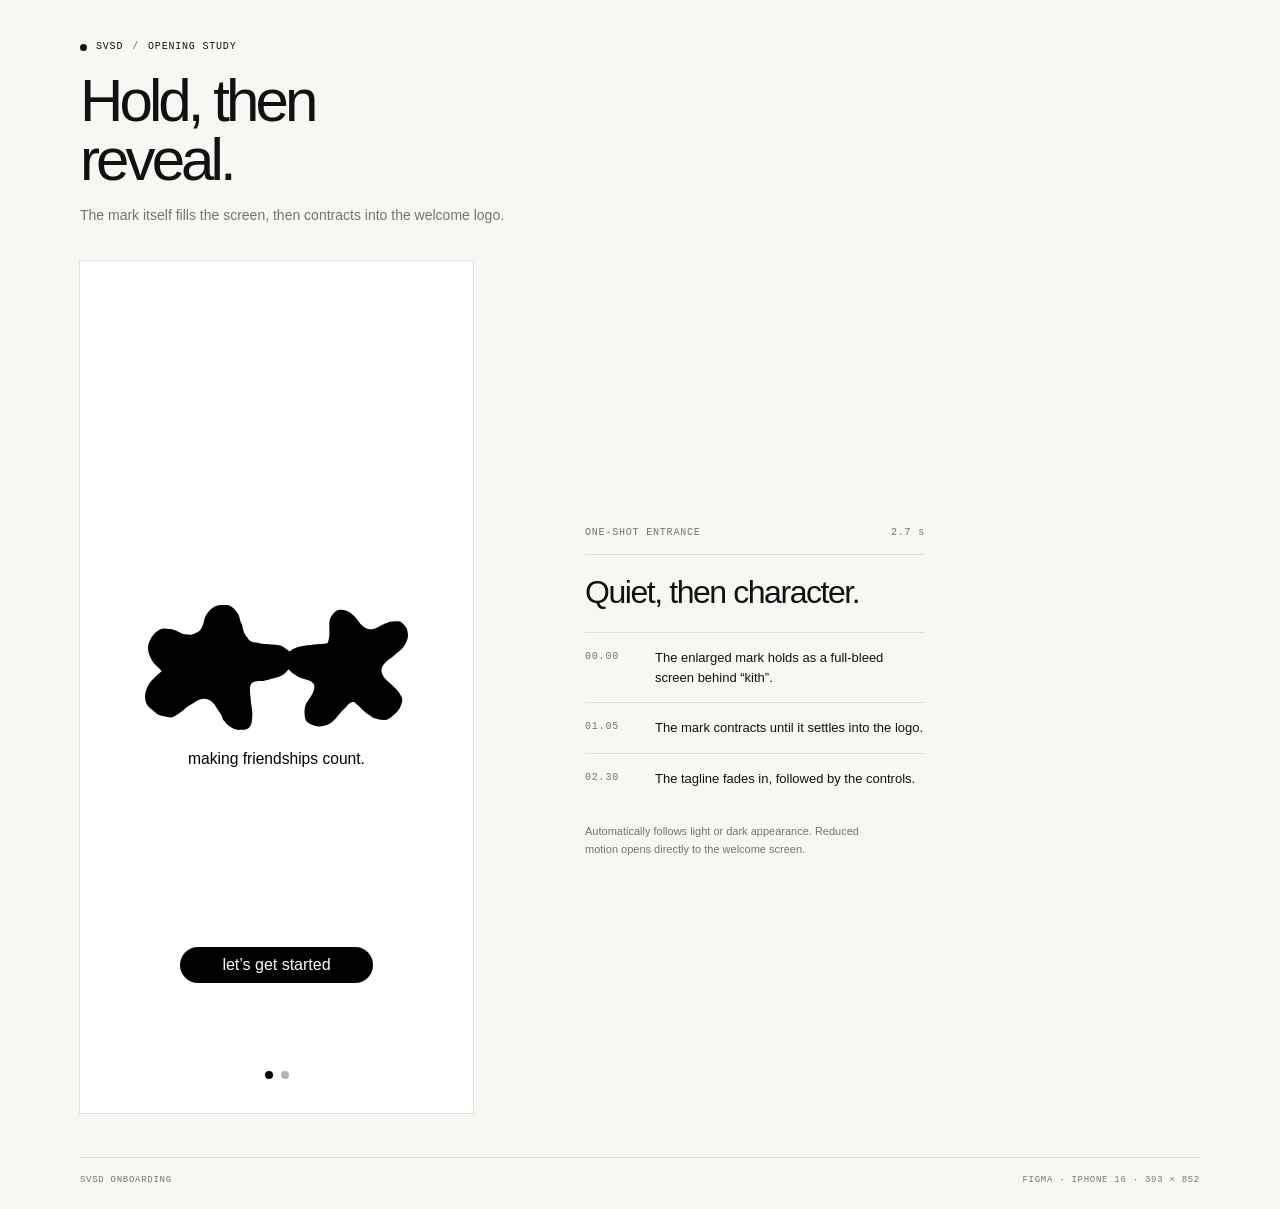
==== micro-interactions/index.html @ 2b4187b4 "Initial commit" ====
<!doctype html>
<html lang="en">
<head>
  <meta charset="utf-8">
  <meta name="viewport" content="width=device-width, initial-scale=1">
  <meta name="theme-color" content="#f7f7f4">
  <title>SVSD — Opening transition</title>
  <link rel="stylesheet" href="styles.css">
</head>
<body>
  <main class="layout">
    <header class="intro">
      <p class="eyebrow"><span class="status-dot"></span> SVSD <span class="slash">/</span> OPENING STUDY</p>
      <h1>Hold, then<br>reveal.</h1>
      <p class="lede">The mark itself fills the screen, then contracts into the welcome logo.</p>
    </header>

    <section class="demo" aria-label="Automatic app opening animation">
      <div class="phone">
        <div class="home-screen">
          <img class="home-logo" src="assets/svsd-logo.svg" alt="SVSD logo">
          <p class="tagline">making friendships count.</p>
          <div class="start-button"><span>let’s get started</span></div>
          <div class="page-control" aria-hidden="true"><span class="dot active"></span><span class="dot"></span></div>
        </div>
        <div class="opening" aria-hidden="true">
          <p class="wordmark">kith</p>
        </div>
      </div>

      <aside class="notes">
        <p class="note-label">ONE-SHOT ENTRANCE <span>2.7 s</span></p>
        <h2>Quiet, then character.</h2>
        <ol class="sequence">
          <li><span>00.00</span><p>The enlarged mark holds as a full-bleed screen behind “kith”.</p></li>
          <li><span>01.05</span><p>The mark contracts until it settles into the logo.</p></li>
          <li><span>02.30</span><p>The tagline fades in, followed by the controls.</p></li>
        </ol>
        <p class="theme-note">Automatically follows light or dark appearance. Reduced motion opens directly to the welcome screen.</p>
      </aside>
    </section>

    <footer><span>SVSD ONBOARDING</span><span>FIGMA · IPHONE 16 · 393 × 852</span></footer>
  </main>
</body>
</html>
---- micro-interactions/styles.css ----
:root {
  color-scheme: light;
  --page: #f7f7f4;
  --surface: #fff;
  --mark: #000;
  --wordmark: #fff;
  --ink: #111;
  --muted: #74746f;
  --line: #deded8;
}

@media (prefers-color-scheme: dark) {
  :root {
    color-scheme: dark;
    --page: #111;
    --surface: #000;
    --mark: #fff;
    --wordmark: #000;
    --ink: #f5f5f2;
    --muted: #a3a39d;
    --line: #353535;
  }
}

* { box-sizing: border-box; }
body {
  margin: 0;
  color: var(--ink);
  background: var(--page);
  font-family: -apple-system, BlinkMacSystemFont, "Segoe UI", sans-serif;
  -webkit-font-smoothing: antialiased;
}
.layout { width: min(1120px, calc(100% - 64px)); margin: 0 auto; }
.intro { padding: 40px 0 30px; }
.eyebrow, .note-label, .sequence li > span, footer {
  font: 10px/1.4 ui-monospace, SFMono-Regular, Menlo, monospace;
  letter-spacing: .08em;
}
.eyebrow { display: flex; align-items: center; gap: 9px; margin: 0 0 18px; }
.status-dot { width: 7px; height: 7px; border-radius: 50%; background: var(--ink); }
.slash { color: var(--muted); }
h1 { margin: 0; font-size: clamp(38px, 5vw, 60px); line-height: .98; letter-spacing: -.065em; font-weight: 500; }
h1 span { color: var(--muted); }
.lede { max-width: 430px; margin: 14px 0 0; color: var(--muted); font-size: 14px; line-height: 1.6; }

.demo { display: grid; grid-template-columns: minmax(280px, 393px) minmax(250px, 1fr); align-items: center; gap: clamp(44px, 9vw, 112px); padding: 5px 0 44px; }
.phone {
  position: relative;
  width: min(100%, 393px);
  aspect-ratio: 393 / 852;
  container-type: inline-size;
  overflow: hidden;
  background: var(--surface);
  box-shadow: 0 0 0 1px rgb(0 0 0 / .09);
  isolation: isolate;
}
.home-screen { position: absolute; inset: 0; background: var(--surface); }
.home-logo {
  position: absolute;
  left: 16.47%;
  top: 40.4%;
  width: 67.06%;
  aspect-ratio: 254.585 / 120.737;
  object-fit: contain;
  transform-origin: center;
}
.tagline {
  position: absolute;
  top: 57.28%;
  left: 0;
  width: 100%;
  margin: 0;
  color: var(--mark);
  font-size: clamp(11px, 3.97cqw, 15.62px);
  line-height: 1.25;
  text-align: center;
}
.start-button {
  position: absolute;
  top: 80.05%;
  left: 50%;
  display: grid;
  place-items: center;
  width: 49.36%;
  height: 5.16%;
  transform: translateX(-50%);
  border-radius: 50px;
  color: var(--surface);
  font-size: clamp(12px, 4.08cqw, 16px);
  white-space: nowrap;
}
.start-button::before {
  content: "";
  position: absolute;
  z-index: 0;
  inset: 9.1% 0;
  border-radius: inherit;
  background: var(--mark);
}
.start-button span { position: relative; z-index: 1; }
.page-control { position: absolute; top: 94.13%; left: 50%; display: flex; align-items: center; gap: 8px; transform: translateX(-50%); padding: 8px 12px; }
.dot { width: 8px; height: 8px; border-radius: 50%; background: var(--mark); opacity: .3; }
.dot.active { opacity: 1; }

.opening { position: absolute; z-index: 2; inset: 0; pointer-events: none; }
.wordmark {
  position: absolute;
  top: 50%;
  left: 0;
  width: 100%;
  margin: 0;
  transform: translateY(-50%);
  color: var(--wordmark);
  font-size: 20px;
  font-weight: 500;
  letter-spacing: .12em;
  text-align: center;
}

.notes { max-width: 340px; }
.note-label { display: flex; justify-content: space-between; padding-bottom: 14px; border-bottom: 1px solid var(--line); color: var(--muted); }
.notes h2 { margin: 20px 0 23px; font-size: clamp(24px, 3vw, 32px); line-height: 1.08; letter-spacing: -.045em; font-weight: 500; }
.sequence { margin: 0; padding: 0; list-style: none; }
.sequence li { display: grid; grid-template-columns: 58px 1fr; gap: 12px; padding: 15px 0; border-top: 1px solid var(--line); }
.sequence li > span { padding-top: 2px; color: var(--muted); }
.sequence p { margin: 0; font-size: 13px; line-height: 1.5; }
.theme-note { max-width: 290px; margin: 20px 0 0; color: var(--muted); font-size: 11px; line-height: 1.6; }
footer { display: flex; justify-content: space-between; gap: 16px; padding: 16px 0 22px; border-top: 1px solid var(--line); color: var(--muted); font-size: 9px; }

@media (prefers-color-scheme: dark) {
  .home-logo { filter: invert(1); }
}

@media (prefers-reduced-motion: no-preference) {
  .home-logo { animation: logo-contract 1250ms cubic-bezier(.2, 0, 0, 1) 1.05s both; }
  .wordmark { animation: wordmark-away 200ms ease-out 900ms both; }
  .tagline { opacity: 0; animation: copy-in 340ms ease-out 2.3s both; }
  .start-button, .page-control { opacity: 0; animation: controls-in 320ms ease-out 2.42s both; }
}

@keyframes logo-contract { from { transform: scale(70); } to { transform: scale(1); } }
@keyframes wordmark-away { to { opacity: 0; translate: 0 -6px; } }
@keyframes copy-in { from { opacity: 0; translate: 0 12px; filter: blur(4px); } to { opacity: 1; translate: 0 0; filter: blur(0); } }
@keyframes controls-in { from { opacity: 0; translate: 0 12px; filter: blur(4px); } to { opacity: 1; translate: 0 0; filter: blur(0); } }

@media (prefers-reduced-motion: reduce) {
  .opening { display: none; }
  *, *::before, *::after { scroll-behavior: auto !important; }
}
@media (max-width: 760px) {
  .layout { width: min(100% - 36px, 460px); }
  .intro { padding-top: 30px; }
  .demo { grid-template-columns: minmax(0, 1fr); gap: 26px; }
  .phone { width: min(100%, 393px); margin: 0 auto; }
  .notes { width: min(100%, 393px); margin: 0 auto; }
  footer { font-size: 8px; }
}
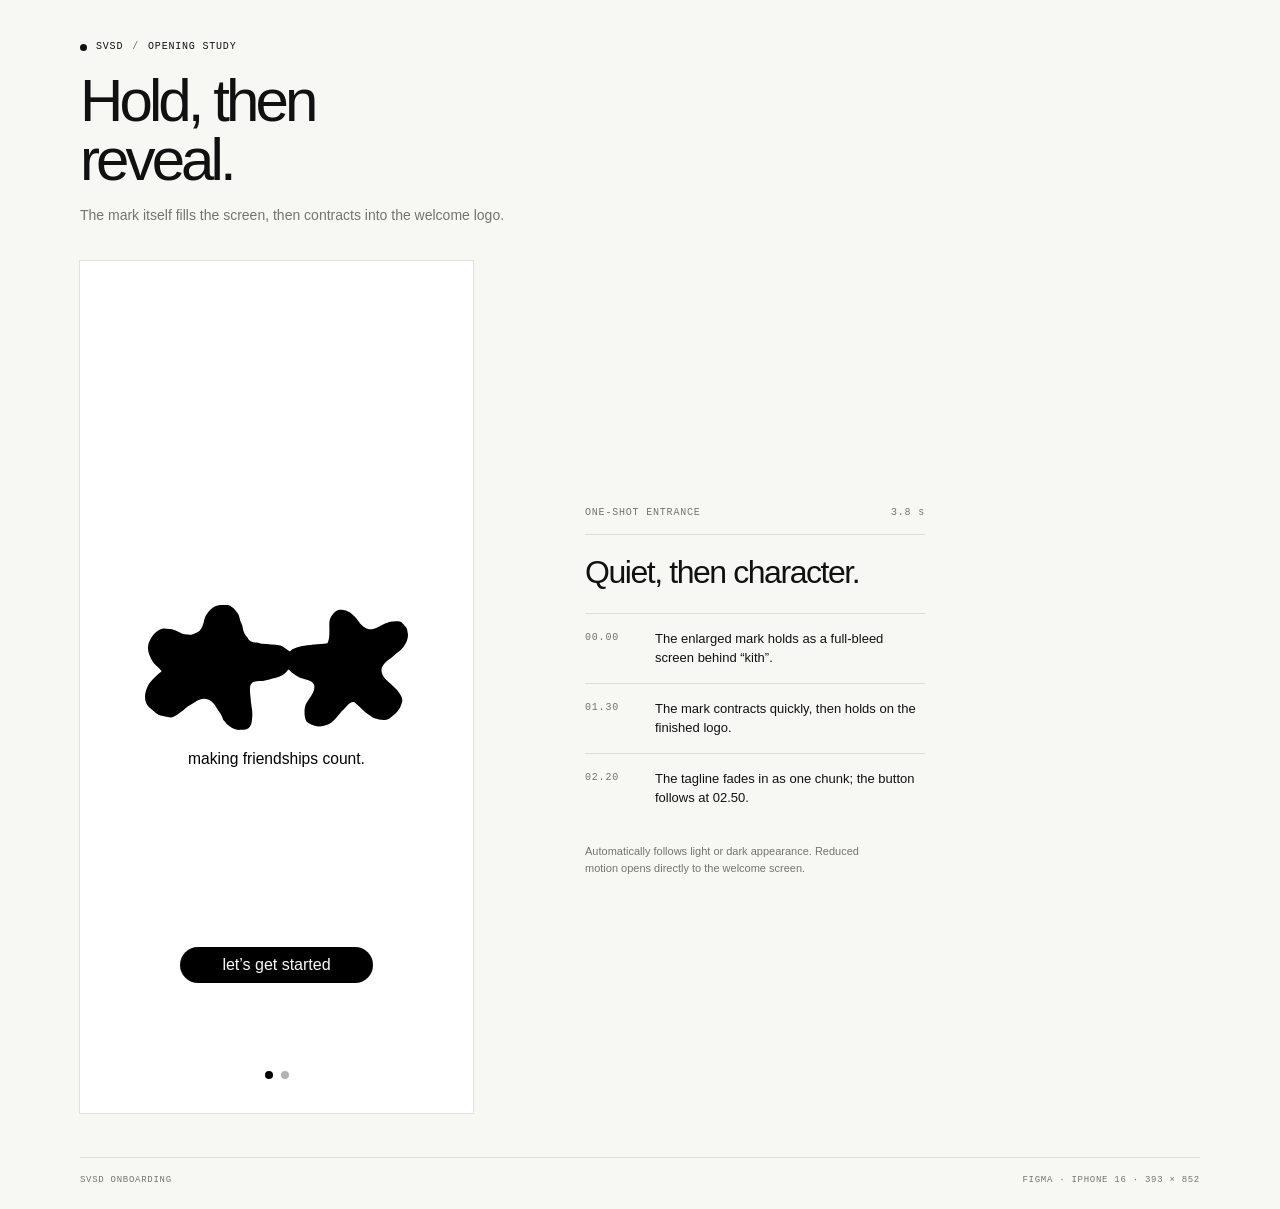
==== commit 695ddc6f: "Bloom: the full iOS prototype Brings the repo up to the current app, rebranded from Kith/Purl to Blo" ====
--- a/micro-interactions/index.html
+++ b/micro-interactions/index.html
@@ -29,12 +29,12 @@
       </div>
 
       <aside class="notes">
-        <p class="note-label">ONE-SHOT ENTRANCE <span>2.7 s</span></p>
+        <p class="note-label">ONE-SHOT ENTRANCE <span>3.8 s</span></p>
         <h2>Quiet, then character.</h2>
         <ol class="sequence">
           <li><span>00.00</span><p>The enlarged mark holds as a full-bleed screen behind “kith”.</p></li>
-          <li><span>01.05</span><p>The mark contracts until it settles into the logo.</p></li>
-          <li><span>02.30</span><p>The tagline fades in, followed by the controls.</p></li>
+          <li><span>01.30</span><p>The mark contracts quickly, then holds on the finished logo.</p></li>
+          <li><span>02.20</span><p>The tagline fades in as one chunk; the button follows at 02.50.</p></li>
         </ol>
         <p class="theme-note">Automatically follows light or dark appearance. Reduced motion opens directly to the welcome screen.</p>
       </aside>
--- a/micro-interactions/styles.css
+++ b/micro-interactions/styles.css
@@ -132,10 +132,10 @@
 }
 
 @media (prefers-reduced-motion: no-preference) {
-  .home-logo { animation: logo-contract 1250ms cubic-bezier(.2, 0, 0, 1) 1.05s both; }
-  .wordmark { animation: wordmark-away 200ms ease-out 900ms both; }
-  .tagline { opacity: 0; animation: copy-in 340ms ease-out 2.3s both; }
-  .start-button, .page-control { opacity: 0; animation: controls-in 320ms ease-out 2.42s both; }
+  .home-logo { animation: logo-contract 550ms ease-in-out 1.3s both; }
+  .wordmark { animation: wordmark-away 200ms ease-out 1.1s both; }
+  .tagline { opacity: 0; animation: copy-in 1300ms ease-out 2.2s both; }
+  .start-button, .page-control { opacity: 0; animation: controls-in 1300ms ease-out 2.5s both; }
 }
 
 @keyframes logo-contract { from { transform: scale(70); } to { transform: scale(1); } }
